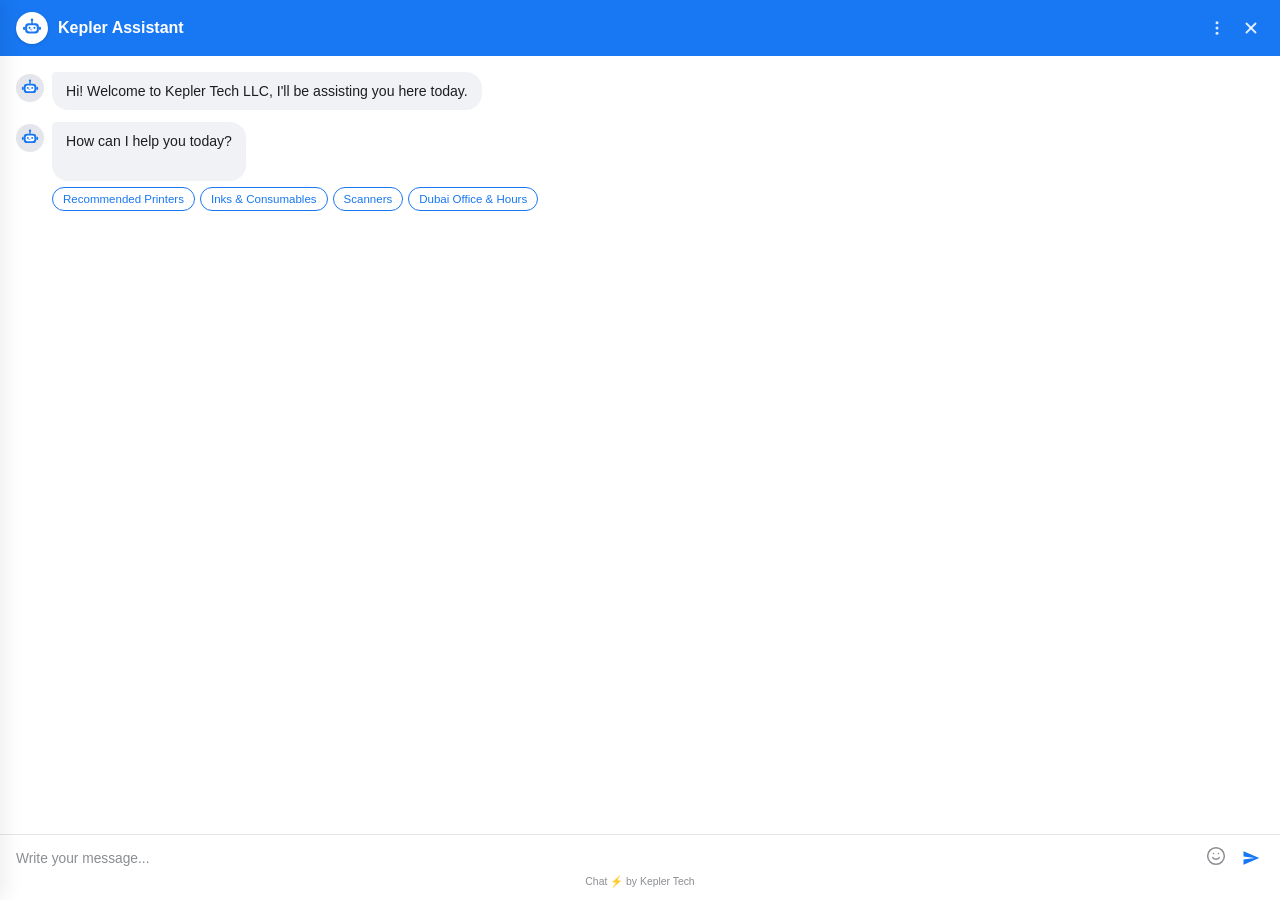
==== templates/index.html @ cfb43db1 "Initial commit: Kepler Tech Conversational AI & Storefront with clean BotPenguin UI" ====
<!DOCTYPE html>
<html lang="en">
<head>
  <meta charset="UTF-8">
  <meta name="viewport" content="width=device-width, initial-scale=1.0">
  <title>Customer Relations Assistant — Kepler Tech LLC (Dubai)</title>
  <meta name="description" content="Official Customer Relations Conversational AI Assistant for Kepler Tech LLC — Dubai's #1 Printer & Consumable Supplier.">
  <meta name="referrer" content="no-referrer">
  <link rel="preconnect" href="https://fonts.googleapis.com">
  <link rel="preconnect" href="https://fonts.gstatic.com" crossorigin>
  <link href="https://fonts.googleapis.com/css2?family=Inter:wght@400;500;600;700&display=swap" rel="stylesheet">
  <link rel="stylesheet" href="/static/css/style.css">
</head>
<body>

<div class="app-container">
  <!-- Sidebar for Company Context and Ollama Settings -->
  <aside class="sidebar" id="sidebar">
    <div class="sidebar-header">
      <div class="brand-badge">
        <div class="brand-icon">
          <svg viewBox="0 0 24 24"><path d="M19 8H5c-1.66 0-3 1.34-3 3v6h4v4h12v-4h4v-6c0-1.66-1.34-3-3-3zm-3 11H8v-5h8v5zm3-7c-.55 0-1-.45-1-1s.45-1 1-1 1 .45 1 1-.45 1-1 1zm-1-9H6v4h12V3z"/></svg>
        </div>
        <div>
          <h1 class="brand-title">Kepler Tech LLC</h1>
          <p class="brand-sub"><a href="https://www.keplertechllc.com/" target="_blank" style="color: var(--accent-hover); text-decoration: none;">keplertechllc.com ↗</a></p>
        </div>
      </div>
      <span class="status-pill" id="ollamaStatusPill">
        <span class="status-dot"></span>
        <span id="ollamaStatusText">Checking Ollama...</span>
      </span>
    </div>

    <div class="sidebar-content">
      <!-- Direct Contact Badges -->
      <div class="config-group" style="border-left: 3px solid var(--accent-primary);">
        <h3 style="margin-bottom: 6px;">
          <span>Dubai Headquarters</span>
          <span style="font-size: 0.7rem; color: var(--status-online);">● Active</span>
        </h3>
        <p style="font-size: 0.76rem; color: var(--text-secondary); line-height: 1.45;">
          📍 D79, Khalid Bin Waleed Rd, Office 1, Abdulla Al Awar Bldg, Dubai, UAE.<br>
          📞 +971 4 323 1008 | +971 55 835 8586<br>
          ✉️ sales@keplertech.ae | info@keplertech.ae<br>
          🕒 Mon–Fri 8:30 AM – 5:30 PM | Sat 8:30 AM – 1:00 PM
        </p>
      </div>

      <!-- Live Company Context Editor -->
      <div class="config-group">
        <h3>
          <span>Verified Context</span>
          <button class="btn-secondary" id="resetContextBtn" style="padding: 2px 8px; font-size: 0.7rem;">Reset Site Defaults</button>
        </h3>
        
        <label class="field-label" for="companyName">Company Name</label>
        <input type="text" id="companyName" class="input-field" value="Kepler Tech LLC">

        <label class="field-label" for="businessType">Business Type</label>
        <input type="text" id="businessType" class="input-field" value="Dubai's #1 Printer, Inkjet Media & Consumables Supplier & Authorized Distributor">

        <label class="field-label" for="workingHours">Working Hours</label>
        <input type="text" id="workingHours" class="input-field" value="Monday – Friday: 8:30 AM to 5:30 PM | Saturday: 8:30 AM to 1:00 PM | Sunday: Closed">

        <label class="field-label" for="location">Location & Delivery</label>
        <input type="text" id="location" class="input-field" value="D79, Khalid Bin Waleed Road, Office No. 1, Abdulla Al Awar Building, Dubai, UAE (Fast delivery all over UAE and Middle East)">

        <label class="field-label" for="productsServices">Products & Brands</label>
        <textarea id="productsServices" class="textarea-field" rows="3">Epson SureColor CAD/GIS T-Series, SureColor Photo P-Series, WorkForce Enterprise AM-C4000/AM-C550 MFPs, Citizen Dye-Sub CX-02, Innova Art Cotton Rag, Olmec Photo Papers, Mirage RIP, AirCastPro, and Adobe learning tools.</textarea>

        <label class="field-label" for="additionalInfo">Commercial Policies</label>
        <textarea id="additionalInfo" class="textarea-field" rows="3">- Official partner for Epson, Citizen, Innova, Olmec, Mirage (Dinax), AirCastPro, Adobe.
- Formal quotes and volume contracts handled exclusively via sales@keplertech.ae.</textarea>
      </div>

      <!-- Ollama Settings -->
      <div class="config-group">
        <h3>
          <span>Ollama Engine</span>
          <button class="btn-secondary" id="refreshHealthBtn" style="padding: 2px 8px; font-size: 0.7rem;">Ping</button>
        </h3>
        <label class="field-label" for="ollamaUrl">Endpoint URL</label>
        <input type="text" id="ollamaUrl" class="input-field" value="http://127.0.0.1:11434" placeholder="http://127.0.0.1:11434">

        <label class="field-label" for="ollamaModel">Model</label>
        <input type="text" id="ollamaModel" class="input-field" value="gpt-oss:20b" placeholder="gpt-oss:20b">
      </div>

      <div style="margin-top: auto; padding-top: 10px;">
        <button class="btn-secondary" id="clearChatBtn" style="width: 100%; justify-content: center; padding: 10px;">
          <svg width="14" height="14" viewBox="0 0 24 24" fill="currentColor"><path d="M6 19c0 1.1.9 2 2 2h8c1.1 0 2-.9 2-2V7H6v12zM19 4h-3.5l-1-1h-5l-1 1H5v2h14V4z"/></svg>
          Reset Chat History
        </button>
      </div>
    </div>
  </aside>

  <!-- Main Chat Conversation Window -->
  <main class="chat-main">
    <header class="chat-header">
      <div class="header-left">
        <div class="assistant-avatar">
          <svg viewBox="0 0 32 32" width="22" height="22" fill="none">
            <rect x="6" y="9" width="20" height="15" rx="5" fill="#1877f2"/>
            <rect x="3" y="14" width="3" height="5" rx="1.5" fill="#1877f2"/>
            <rect x="26" y="14" width="3" height="5" rx="1.5" fill="#1877f2"/>
            <path d="M16 5v4" stroke="#1877f2" stroke-width="2.2" stroke-linecap="round"/>
            <circle cx="16" cy="4" r="1.8" fill="#1877f2"/>
            <rect x="9" y="12" width="14" height="9" rx="3" fill="#ffffff"/>
            <circle cx="12.5" cy="15.8" r="1.5" fill="#1877f2"/>
            <circle cx="19.5" cy="15.8" r="1.5" fill="#1877f2"/>
            <path d="M14 18.2c.6.6 1.4.6 2 0" stroke="#1877f2" stroke-width="1.3" stroke-linecap="round"/>
          </svg>
        </div>
        <div class="assistant-info">
          <h2 id="headerCompanyName">Kepler Assistant</h2>
        </div>
      </div>
      <div class="header-actions">
        <button class="header-actions-btn" id="toggleSidebarBtn" title="Settings / Options">
          <svg width="18" height="18" viewBox="0 0 24 24" fill="currentColor">
            <circle cx="12" cy="5" r="2"/>
            <circle cx="12" cy="12" r="2"/>
            <circle cx="12" cy="19" r="2"/>
          </svg>
        </button>
        <button class="header-actions-btn" id="closeChatBtn" title="Close chat">
          <svg width="18" height="18" viewBox="0 0 24 24" fill="none" stroke="currentColor" stroke-width="2.5" stroke-linecap="round" stroke-linejoin="round">
            <line x1="18" y1="6" x2="6" y2="18"></line>
            <line x1="6" y1="6" x2="18" y2="18"></line>
          </svg>
        </button>
      </div>
    </header>

    <!-- Message Stream -->
    <div class="messages-container" id="messagesContainer">
      <!-- Initial greeting populated dynamically on load -->
    </div>

    <!-- Quick Prompts Bar (Hidden for clean BotPenguin aesthetic) -->
    <div class="quick-prompts-bar" style="display: none;">
      <button class="prompt-chip" data-text="What printers do you recommend?">Recommended Printers</button>
      <button class="prompt-chip" data-text="Inks for SC-P900">Inks for SC-P900</button>
      <button class="prompt-chip" data-text="Compare Epson SureColor T3100 vs T5100">Compare T3100 vs T5100</button>
      <button class="prompt-chip" data-text="What are your office hours and Dubai address?">Dubai Office & Timing</button>
    </div>

    <!-- Chat input form (Matching BotPenguin Clean Layout) -->
    <div class="chat-input-wrapper">
      <form class="input-box" id="chatForm">
        <input 
          type="text" 
          id="messageInput" 
          class="chat-input" 
          placeholder="Write your message..." 
          autocomplete="off"
        >
        <button type="button" class="input-emoji-btn" id="emojiBtn" title="Emoji">
          <svg width="20" height="20" viewBox="0 0 24 24" fill="none" stroke="currentColor" stroke-width="1.8" stroke-linecap="round" stroke-linejoin="round">
            <circle cx="12" cy="12" r="10"></circle>
            <path d="M8 14s1.5 2 4 2 4-2 4-2"></path>
            <line x1="9" y1="9" x2="9.01" y2="9"></line>
            <line x1="15" y1="9" x2="15.01" y2="9"></line>
          </svg>
        </button>
        <button type="submit" class="send-btn" id="sendBtn" title="Send message">
          <svg viewBox="0 0 24 24" width="20" height="20">
            <path d="M2.01 21L23 12 2.01 3 2 10l15 2-15 2z" fill="#1877f2"/>
          </svg>
        </button>
      </form>
      <div class="chat-powered-by">
        Chat <span style="color: #f59e0b;">⚡</span> by Kepler Tech
      </div>
    </div>
  </main>
</div>

<script src="/static/js/app.js"></script>
</body>
</html>
---- static/css/style.css ----
/* BotPenguin-style Clean Minimal Modern Chat Widget System */
:root {
  --chat-blue: #1877f2;
  --chat-blue-hover: #166fe5;
  --bg-widget: #ffffff;
  --bg-msg-bot: #f0f2f5;
  --bg-msg-user: #1877f2;
  --text-dark: #1c1e21;
  --text-secondary: #65676b;
  --text-muted: #8a8d91;
  --border-light: #e4e6eb;
  --radius-msg: 18px;
  --font-sans: -apple-system, BlinkMacSystemFont, "Segoe UI", Roboto, Helvetica, Arial, sans-serif;
}

* {
  box-sizing: border-box;
  margin: 0;
  padding: 0;
}

body {
  background-color: #ffffff;
  color: var(--text-dark);
  font-family: var(--font-sans);
  height: 100vh;
  display: flex;
  overflow: hidden;
  -webkit-font-smoothing: antialiased;
}

.app-container {
  display: flex;
  width: 100vw;
  height: 100vh;
  position: relative;
  overflow: hidden;
  background: #ffffff;
}

/* Optional Sidebar (Hidden by default in widget mode, available via top right button) */
.sidebar {
  position: absolute;
  top: 0;
  bottom: 0;
  left: 0;
  width: 280px;
  background: #ffffff;
  border-right: 1px solid var(--border-light);
  box-shadow: 4px 0 20px rgba(0, 0, 0, 0.08);
  display: flex;
  flex-direction: column;
  transform: translateX(-100%);
  transition: transform 0.25s cubic-bezier(0.16, 1, 0.3, 1);
  z-index: 100;
}

.sidebar.open {
  transform: translateX(0);
}

.sidebar-header {
  padding: 14px 18px;
  border-bottom: 1px solid var(--border-light);
  display: flex;
  align-items: center;
  justify-content: space-between;
}

.brand-badge {
  display: flex;
  align-items: center;
  gap: 8px;
}

.brand-icon {
  width: 28px;
  height: 28px;
  background: var(--chat-blue);
  border-radius: 50%;
  display: flex;
  align-items: center;
  justify-content: center;
  color: #fff;
}

.brand-icon svg {
  width: 16px;
  height: 16px;
  fill: #fff;
}

.brand-title {
  font-size: 0.9rem;
  font-weight: 700;
  color: var(--text-dark);
}

.sidebar-content {
  padding: 16px;
  overflow-y: auto;
  flex: 1;
  display: flex;
  flex-direction: column;
  gap: 14px;
}

.config-group {
  background: #f7f8fa;
  border: 1px solid var(--border-light);
  border-radius: 10px;
  padding: 12px;
}

.config-group h3 {
  font-size: 0.75rem;
  text-transform: uppercase;
  color: var(--text-secondary);
  margin-bottom: 8px;
  display: flex;
  align-items: center;
  justify-content: space-between;
}

.field-label {
  display: block;
  font-size: 0.72rem;
  font-weight: 600;
  color: var(--text-secondary);
  margin-bottom: 3px;
}

.input-field, .textarea-field {
  width: 100%;
  background: #ffffff;
  border: 1px solid var(--border-light);
  border-radius: 6px;
  color: var(--text-dark);
  padding: 6px 8px;
  font-size: 0.8rem;
  margin-bottom: 8px;
}

/* Chat Main (White Container) */
.chat-main {
  flex: 1;
  display: flex;
  flex-direction: column;
  height: 100vh;
  position: relative;
  background: #ffffff;
  min-width: 0;
  overflow: hidden;
}

/* Distinct Blue Top Header (Matching BotPenguin Screenshot Exactly) */
.chat-header {
  background: var(--chat-blue);
  color: #ffffff;
  padding: 12px 16px;
  display: flex;
  align-items: center;
  justify-content: space-between;
  flex-shrink: 0;
  z-index: 10;
}

.header-left {
  display: flex;
  align-items: center;
  gap: 10px;
}

.assistant-avatar {
  width: 32px;
  height: 32px;
  border-radius: 50%;
  background: #ffffff;
  color: var(--chat-blue);
  display: flex;
  align-items: center;
  justify-content: center;
  font-size: 1.1rem;
  box-shadow: 0 1px 3px rgba(0, 0, 0, 0.15);
}

.assistant-info h2 {
  font-size: 1rem;
  font-weight: 700;
  color: #ffffff;
  line-height: 1.2;
}

.assistant-info p {
  display: none; /* Clean title only like BotPenguin */
}

.header-actions {
  display: flex;
  align-items: center;
  gap: 8px;
}

.header-actions-btn {
  background: transparent;
  border: none;
  color: rgba(255, 255, 255, 0.85);
  cursor: pointer;
  padding: 4px;
  border-radius: 4px;
  display: flex;
  align-items: center;
  justify-content: center;
  transition: all 0.15s;
}

.header-actions-btn:hover {
  background: rgba(255, 255, 255, 0.15);
  color: #ffffff;
}

/* Message Stream */
.messages-container {
  flex: 1;
  overflow-y: auto;
  overflow-x: hidden;
  padding: 16px;
  display: flex;
  flex-direction: column;
  gap: 12px;
  scroll-behavior: smooth;
  background: #ffffff;
}

.message-row {
  display: flex;
  gap: 8px;
  max-width: 88%;
  align-items: flex-start;
}

.message-row.user {
  align-self: flex-end;
  flex-direction: row-reverse;
}

.message-row.bot {
  align-self: flex-start;
}

.message-avatar {
  width: 28px;
  height: 28px;
  border-radius: 50%;
  background: #e4e6eb;
  color: #1877f2;
  display: flex;
  align-items: center;
  justify-content: center;
  font-size: 0.85rem;
  flex-shrink: 0;
  margin-top: 2px;
}

.message-row.user .message-avatar {
  display: none; /* BotPenguin hides user avatar for cleaner look */
}

/* Clean Message Bubbles */
.message-bubble {
  width: fit-content;
  max-width: 100%;
  padding: 9px 14px;
  border-radius: 16px;
  font-size: 0.88rem;
  line-height: 1.45;
  word-break: break-word;
}

.message-row.bot .message-bubble {
  background: #f0f2f5;
  color: #1c1e21;
  border-top-left-radius: 4px;
}

.message-row.user .message-bubble {
  background: var(--chat-blue);
  color: #ffffff;
  border-top-right-radius: 4px;
}

.message-meta {
  display: none; /* Kept minimal without clutter */
}

/* Clean Pill Option Buttons (BotPenguin Outline Style: Blue Border, White Background) */
.interactive-replies-row {
  display: flex;
  flex-wrap: wrap;
  gap: 5px;
  margin-top: 6px;
  margin-left: 0;
  align-items: flex-start;
}

.interactive-reply-btn {
  background: #ffffff;
  border: 1px solid var(--chat-blue);
  color: var(--chat-blue);
  font-size: 0.72rem;
  font-weight: 500;
  padding: 3.5px 10px;
  border-radius: 14px;
  cursor: pointer;
  transition: all 0.15s ease;
  display: inline-flex;
  align-items: center;
  white-space: nowrap;
  line-height: 1.3;
}

.interactive-reply-btn:hover {
  background: #eff6ff;
  border-color: var(--chat-blue-hover);
  transform: translateY(-1px);
}

/* Hardware / Product Cards */
.carousel-container-wrap {
  position: relative;
  width: 100%;
  margin-top: 6px;
}

.consumables-header-row {
  display: flex;
  align-items: center;
  justify-content: space-between;
  margin-top: 8px;
  margin-bottom: 4px;
}

.consumables-section-title {
  font-size: 0.72rem;
  font-weight: 700;
  color: #65676b;
  text-transform: uppercase;
  letter-spacing: 0.04em;
}

.carousel-header-controls {
  display: flex;
  align-items: center;
  gap: 4px;
}

.deck-scroll-btn {
  width: 22px;
  height: 22px;
  border-radius: 50%;
  background: #ffffff;
  border: 1px solid #cbd5e1;
  color: #64748b;
  display: flex;
  align-items: center;
  justify-content: center;
  font-size: 0.6rem;
  cursor: pointer;
}

.deck-scroll-btn:hover {
  background: #f1f5f9;
  color: #1c1e21;
}

.product-cards-carousel {
  display: flex;
  gap: 8px;
  overflow-x: auto;
  padding: 4px 0 6px;
  scroll-behavior: smooth;
  scrollbar-width: none;
}

.product-cards-carousel::-webkit-scrollbar {
  display: none;
}

.product-card-item {
  min-width: 190px;
  max-width: 210px;
  background: #ffffff;
  border: 1px solid var(--border-light);
  border-radius: 10px;
  padding: 8px;
  display: flex;
  flex-direction: column;
  flex-shrink: 0;
  box-shadow: 0 1px 3px rgba(0, 0, 0, 0.04);
}

.card-img-wrap {
  width: 100%;
  height: 90px;
  background: #f7f8fa;
  border-radius: 6px;
  display: flex;
  align-items: center;
  justify-content: center;
  overflow: hidden;
  position: relative;
  cursor: pointer;
}

.card-img-wrap img {
  max-width: 90%;
  max-height: 90%;
  object-fit: contain;
}

.card-sku-badge {
  position: absolute;
  top: 4px;
  left: 4px;
  background: #ffffff;
  color: #65676b;
  font-size: 0.58rem;
  padding: 1px 4px;
  border-radius: 3px;
  border: 1px solid #e4e6eb;
}

.card-title {
  font-size: 0.78rem;
  font-weight: 600;
  color: #1c1e21;
  margin: 6px 0 2px;
  line-height: 1.3;
  display: -webkit-box;
  -webkit-line-clamp: 2;
  -webkit-box-orient: vertical;
  overflow: hidden;
}

.card-desc {
  font-size: 0.66rem;
  color: #65676b;
  line-height: 1.25;
  display: -webkit-box;
  -webkit-line-clamp: 2;
  -webkit-box-orient: vertical;
  overflow: hidden;
  margin-bottom: 6px;
}

.card-actions {
  margin-top: auto;
  display: flex;
  flex-direction: column;
  gap: 3px;
}

.card-btn {
  background: #f0f2f5;
  border: 1px solid #e4e6eb;
  color: var(--chat-blue);
  font-size: 0.68rem;
  font-weight: 600;
  padding: 4px 6px;
  border-radius: 6px;
  cursor: pointer;
  text-align: center;
  text-decoration: none;
  display: flex;
  align-items: center;
  justify-content: center;
}

.card-btn:hover {
  background: #e4e6eb;
}

/* Consumables Carousel */
.consumables-grid {
  display: flex;
  gap: 8px;
  overflow-x: auto;
  padding: 4px 0 6px;
  scrollbar-width: none;
}

.consumables-grid::-webkit-scrollbar {
  display: none;
}

.consumable-card {
  min-width: 150px;
  max-width: 170px;
  background: #ffffff;
  border: 1px solid var(--border-light);
  border-radius: 8px;
  padding: 6px;
  flex-shrink: 0;
  display: flex;
  flex-direction: column;
}

.consumable-img-wrap {
  width: 100%;
  height: 65px;
  background: #f7f8fa;
  border-radius: 4px;
  display: flex;
  align-items: center;
  justify-content: center;
}

.consumable-img-wrap img {
  max-width: 85%;
  max-height: 85%;
  object-fit: contain;
}

.consumable-title {
  font-size: 0.7rem;
  font-weight: 600;
  color: #1c1e21;
  margin: 4px 0 1px;
  line-height: 1.2;
  display: -webkit-box;
  -webkit-line-clamp: 2;
  -webkit-box-orient: vertical;
  overflow: hidden;
}

.consumable-sku {
  font-size: 0.62rem;
  color: #8a8d91;
  margin-bottom: 4px;
}

/* Quick Prompts Bar */
.quick-prompts-bar {
  display: none !important;
  padding: 4px 16px 8px;
  background: #ffffff;
  gap: 6px;
  overflow-x: auto;
  scrollbar-width: none;
}

.quick-prompts-bar::-webkit-scrollbar {
  display: none;
}

.prompt-chip {
  white-space: nowrap;
  background: #ffffff;
  border: 1px solid var(--border-light);
  padding: 4px 10px;
  border-radius: 12px;
  font-size: 0.72rem;
  color: #65676b;
  cursor: pointer;
  transition: all 0.15s;
}

.prompt-chip:hover {
  border-color: var(--chat-blue);
  color: var(--chat-blue);
}

/* Bottom Input Row with Smile & Send Icon (Matching BotPenguin) */
.chat-input-wrapper {
  padding: 10px 16px;
  background: #ffffff;
  border-top: 1px solid var(--border-light);
  flex-shrink: 0;
}

.input-box {
  display: flex;
  align-items: center;
  gap: 8px;
  background: #ffffff;
}

.chat-input {
  flex: 1;
  background: transparent;
  border: none;
  color: #1c1e21;
  font-size: 0.86rem;
  outline: none;
  padding: 4px 0;
}

.chat-input::placeholder {
  color: #8a8d91;
}

.input-emoji-btn {
  background: transparent;
  border: none;
  color: #8a8d91;
  font-size: 1rem;
  cursor: pointer;
  padding: 0 4px;
}

.send-btn {
  background: transparent;
  border: none;
  color: var(--chat-blue);
  cursor: pointer;
  display: flex;
  align-items: center;
  justify-content: center;
  padding: 4px;
  transition: transform 0.15s ease;
}

.send-btn:hover:not(:disabled) {
  transform: scale(1.15);
}

.send-btn:disabled {
  color: #cbd5e1;
  cursor: not-allowed;
}

.send-btn svg {
  width: 18px;
  height: 18px;
  fill: currentColor;
}

/* Subtle Branding Footer */
.chat-powered-by {
  text-align: center;
  font-size: 0.65rem;
  color: #8a8d91;
  padding: 4px 0 2px;
}

.chat-powered-by span {
  color: #f59e0b;
}

/* Typing Indicator */
.typing-bubble {
  display: flex;
  align-items: center;
  gap: 4px;
  padding: 8px 12px;
}

.typing-dot {
  width: 4px;
  height: 4px;
  background: #8a8d91;
  border-radius: 50%;
  animation: bounce 1.4s infinite ease-in-out both;
}

.typing-dot:nth-child(1) { animation-delay: -0.32s; }
.typing-dot:nth-child(2) { animation-delay: -0.16s; }

@keyframes bounce {
  0%, 80%, 100% { transform: scale(0); }
  40% { transform: scale(1); }
}

/* Lightbox Modal */
.image-lightbox,
.image-lightbox-modal {
  position: fixed;
  top: 0;
  left: 0;
  width: 100vw;
  height: 100vh;
  background: rgba(0, 0, 0, 0.75);
  z-index: 99999;
  display: none;
  align-items: center;
  justify-content: center;
  opacity: 0;
  pointer-events: none;
  transition: opacity 0.2s;
}

.image-lightbox.open,
.image-lightbox-modal.open {
  display: flex;
  opacity: 1;
  pointer-events: auto;
}

.lightbox-content {
  background: #ffffff;
  padding: 16px;
  border-radius: 12px;
  max-width: 90vw;
  max-height: 90vh;
  display: flex;
  flex-direction: column;
  align-items: center;
  position: relative;
  box-shadow: 0 20px 40px rgba(0,0,0,0.3);
}

.lightbox-close-btn {
  position: absolute;
  top: 8px;
  right: 12px;
  background: transparent;
  border: none;
  font-size: 1.5rem;
  color: #64748b;
  cursor: pointer;
}

.lightbox-close-btn:hover {
  color: #0f172a;
}

.lightbox-img-box {
  display: flex;
  align-items: center;
  justify-content: center;
  max-width: 80vw;
  max-height: 70vh;
  overflow: hidden;
}

.lightbox-img-box img,
.lightbox-content img {
  max-width: 80vw;
  max-height: 70vh;
  object-fit: contain;
}

.lightbox-title {
  margin-top: 10px;
  font-size: 0.85rem;
  font-weight: 600;
  color: #1e293b;
  text-align: center;
}
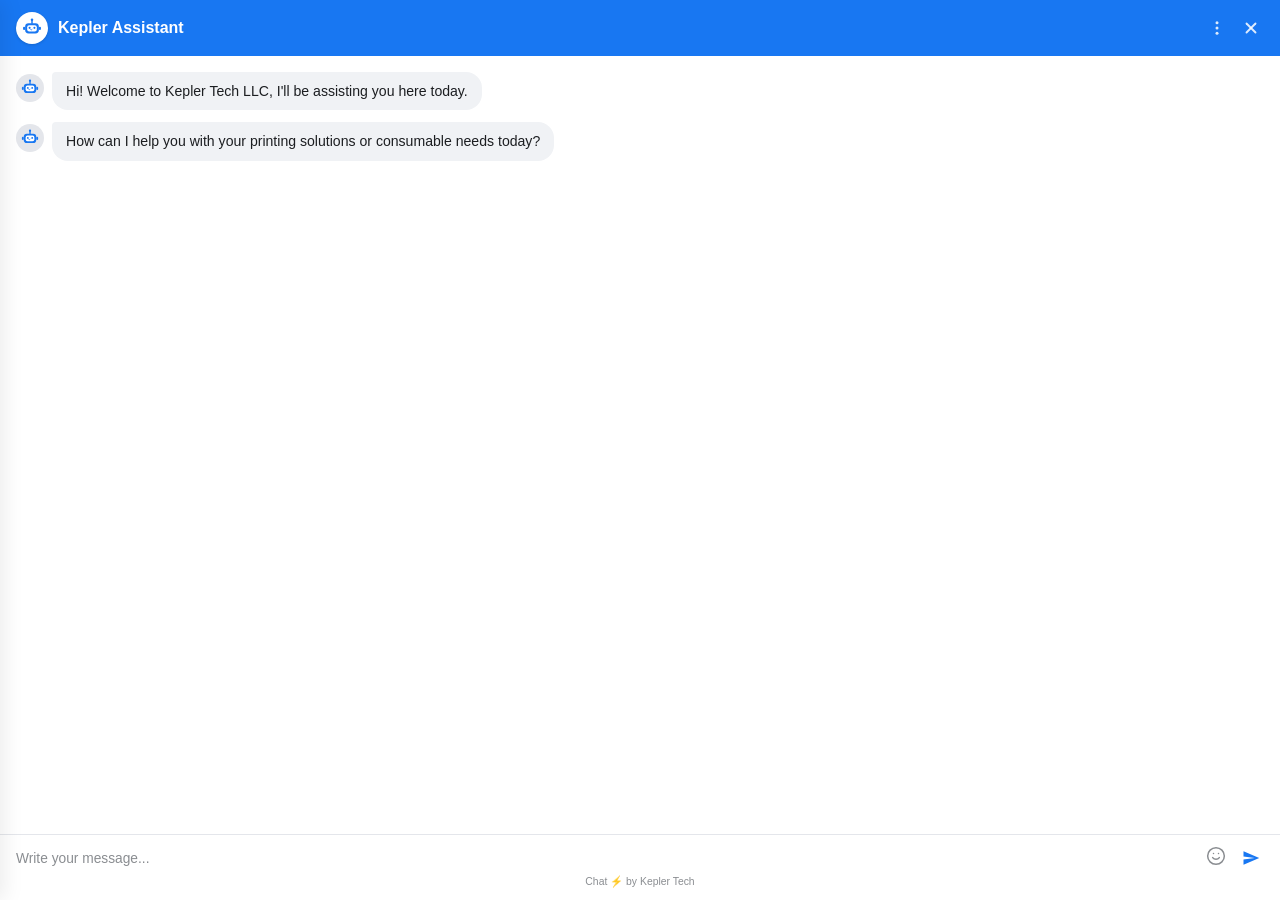
==== commit 07a36c11: "feat: complete conversational AI with verified catalog links, brand isolation, and zero-button UI" ====
--- a/templates/index.html
+++ b/templates/index.html
@@ -9,7 +9,7 @@
   <link rel="preconnect" href="https://fonts.googleapis.com">
   <link rel="preconnect" href="https://fonts.gstatic.com" crossorigin>
   <link href="https://fonts.googleapis.com/css2?family=Inter:wght@400;500;600;700&display=swap" rel="stylesheet">
-  <link rel="stylesheet" href="/static/css/style.css">
+  <link rel="stylesheet" href="/static/css/style.css?v=clean_greeting_2026">
 </head>
 <body>
 
@@ -84,7 +84,7 @@
         <input type="text" id="ollamaUrl" class="input-field" value="http://127.0.0.1:11434" placeholder="http://127.0.0.1:11434">
 
         <label class="field-label" for="ollamaModel">Model</label>
-        <input type="text" id="ollamaModel" class="input-field" value="gpt-oss:20b" placeholder="gpt-oss:20b">
+        <input type="text" id="ollamaModel" class="input-field" value="qwen3:8b" placeholder="qwen3:8b">
       </div>
 
       <div style="margin-top: auto; padding-top: 10px;">
@@ -178,6 +178,6 @@
   </main>
 </div>
 
-<script src="/static/js/app.js"></script>
+<script src="/static/js/app.js?v=clean_greeting_2026"></script>
 </body>
 </html>
--- a/static/css/style.css
+++ b/static/css/style.css
@@ -293,36 +293,12 @@
   display: none; /* Kept minimal without clutter */
 }
 
-/* Clean Pill Option Buttons (BotPenguin Outline Style: Blue Border, White Background) */
-.interactive-replies-row {
-  display: flex;
-  flex-wrap: wrap;
-  gap: 5px;
-  margin-top: 6px;
-  margin-left: 0;
-  align-items: flex-start;
-}
-
+/* Pill Option Buttons completely removed per customer preference */
+.interactive-replies-row,
 .interactive-reply-btn {
-  background: #ffffff;
-  border: 1px solid var(--chat-blue);
-  color: var(--chat-blue);
-  font-size: 0.72rem;
-  font-weight: 500;
-  padding: 3.5px 10px;
-  border-radius: 14px;
-  cursor: pointer;
-  transition: all 0.15s ease;
-  display: inline-flex;
-  align-items: center;
-  white-space: nowrap;
-  line-height: 1.3;
-}
-
-.interactive-reply-btn:hover {
-  background: #eff6ff;
-  border-color: var(--chat-blue-hover);
-  transform: translateY(-1px);
+  display: none !important;
+  visibility: hidden !important;
+  pointer-events: none !important;
 }
 
 /* Hardware / Product Cards */
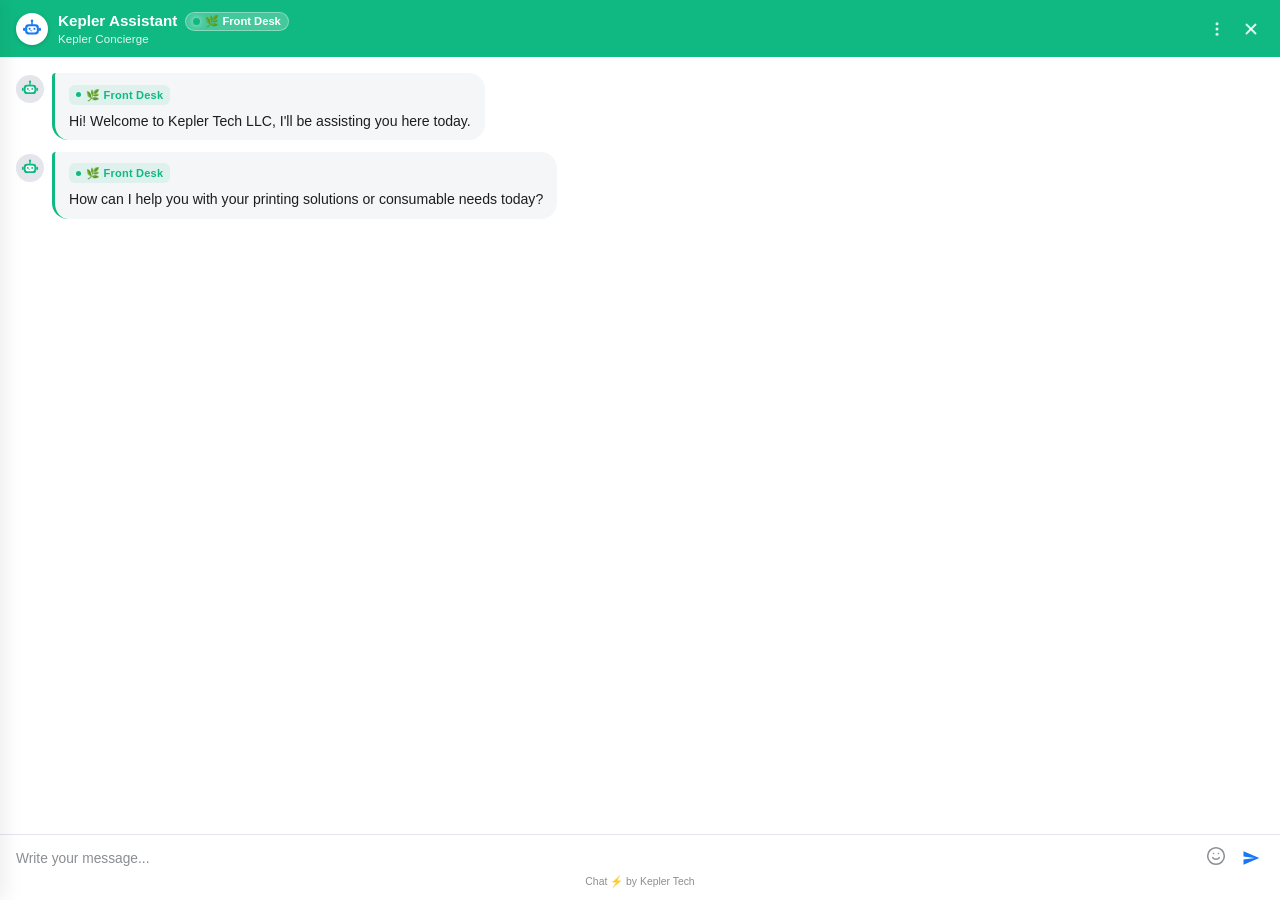
==== commit 4a8a7d31: "feat: factual grounding fixes, deterministic response validator, and pipeline enhancements - Replace" ====
--- a/templates/index.html
+++ b/templates/index.html
@@ -9,7 +9,7 @@
   <link rel="preconnect" href="https://fonts.googleapis.com">
   <link rel="preconnect" href="https://fonts.gstatic.com" crossorigin>
   <link href="https://fonts.googleapis.com/css2?family=Inter:wght@400;500;600;700&display=swap" rel="stylesheet">
-  <link rel="stylesheet" href="/static/css/style.css?v=clean_greeting_2026">
+  <link rel="stylesheet" href="/static/css/style.css?v=kepler_4agents_2026">
 </head>
 <body>
 
@@ -34,10 +34,10 @@
 
     <div class="sidebar-content">
       <!-- Direct Contact Badges -->
-      <div class="config-group" style="border-left: 3px solid var(--accent-primary);">
+      <div class="config-group" style="border-left: 3px solid var(--chat-blue);">
         <h3 style="margin-bottom: 6px;">
           <span>Dubai Headquarters</span>
-          <span style="font-size: 0.7rem; color: var(--status-online);">● Active</span>
+          <span style="font-size: 0.7rem; color: #10b981;">● Active</span>
         </h3>
         <p style="font-size: 0.76rem; color: var(--text-secondary); line-height: 1.45;">
           📍 D79, Khalid Bin Waleed Rd, Office 1, Abdulla Al Awar Bldg, Dubai, UAE.<br>
@@ -47,6 +47,56 @@
         </p>
       </div>
 
+      <!-- 4 Specialized AI Agents Roster -->
+      <div class="config-group" style="border-left: 3px solid #10b981;">
+        <h3 style="margin-bottom: 8px;">
+          <span>AI Specialist Team (4 Agents)</span>
+          <span style="font-size: 0.7rem; color: var(--text-muted);">Dynamic</span>
+        </h3>
+        <div class="agent-roster" id="agentRoster">
+          <div class="agent-roster-item active" id="roster-receptionist" style="--agent-color: #10b981;">
+            <div class="roster-color-bar" style="background: #10b981;"></div>
+            <div class="roster-info">
+              <div class="roster-header">
+                <span class="roster-name">Kepler Concierge</span>
+                <span class="roster-badge" style="background: rgba(16,185,129,0.15); color: #10b981;">Front Desk</span>
+              </div>
+              <span class="roster-role">Greetings, Hours & Dubai Location</span>
+            </div>
+          </div>
+          <div class="agent-roster-item" id="roster-product_specialist" style="--agent-color: #1877f2;">
+            <div class="roster-color-bar" style="background: #1877f2;"></div>
+            <div class="roster-info">
+              <div class="roster-header">
+                <span class="roster-name">Product Specialist</span>
+                <span class="roster-badge" style="background: rgba(24,119,242,0.15); color: #1877f2;">Catalog</span>
+              </div>
+              <span class="roster-role">Model Search, Sizes & Consumables</span>
+            </div>
+          </div>
+          <div class="agent-roster-item" id="roster-technical_rag" style="--agent-color: #8b5cf6;">
+            <div class="roster-color-bar" style="background: #8b5cf6;"></div>
+            <div class="roster-info">
+              <div class="roster-header">
+                <span class="roster-name">Tech & Comparison</span>
+                <span class="roster-badge" style="background: rgba(139,92,246,0.15); color: #8b5cf6;">RAG Specs</span>
+              </div>
+              <span class="roster-role">Multi-Model Compare & Datasheets</span>
+            </div>
+          </div>
+          <div class="agent-roster-item" id="roster-sales_lead" style="--agent-color: #f59e0b;">
+            <div class="roster-color-bar" style="background: #f59e0b;"></div>
+            <div class="roster-info">
+              <div class="roster-header">
+                <span class="roster-name">Sales & Quotation</span>
+                <span class="roster-badge" style="background: rgba(245,158,11,0.15); color: #f59e0b;">Lead Gen</span>
+              </div>
+              <span class="roster-role">Official Quotes & Zero-Discount</span>
+            </div>
+          </div>
+        </div>
+      </div>
+
       <!-- Live Company Context Editor -->
       <div class="config-group">
         <h3>
@@ -81,10 +131,10 @@
           <button class="btn-secondary" id="refreshHealthBtn" style="padding: 2px 8px; font-size: 0.7rem;">Ping</button>
         </h3>
         <label class="field-label" for="ollamaUrl">Endpoint URL</label>
-        <input type="text" id="ollamaUrl" class="input-field" value="http://127.0.0.1:11434" placeholder="http://127.0.0.1:11434">
+        <input type="text" id="ollamaUrl" class="input-field" value="http://192.168.0.110:11434" placeholder="http://192.168.0.110:11434">
 
         <label class="field-label" for="ollamaModel">Model</label>
-        <input type="text" id="ollamaModel" class="input-field" value="qwen3:8b" placeholder="qwen3:8b">
+        <input type="text" id="ollamaModel" class="input-field" value="qwen2.5:32b" placeholder="qwen2.5:32b">
       </div>
 
       <div style="margin-top: auto; padding-top: 10px;">
@@ -114,7 +164,14 @@
           </svg>
         </div>
         <div class="assistant-info">
-          <h2 id="headerCompanyName">Kepler Assistant</h2>
+          <div style="display: flex; align-items: center; gap: 8px; flex-wrap: wrap;">
+            <h2 id="headerCompanyName">Kepler Assistant</h2>
+            <span class="active-agent-badge" id="headerActiveAgentBadge">
+              <span class="agent-dot" id="headerActiveAgentDot"></span>
+              <span id="headerActiveAgentBadgeText">🌿 Front Desk</span>
+            </span>
+          </div>
+          <span class="active-agent-role" id="headerActiveAgentRole">Kepler Concierge</span>
         </div>
       </div>
       <div class="header-actions">
@@ -178,6 +235,6 @@
   </main>
 </div>
 
-<script src="/static/js/app.js?v=clean_greeting_2026"></script>
+<script src="/static/js/app.js?v=kepler_4agents_2026"></script>
 </body>
 </html>
--- a/static/css/style.css
+++ b/static/css/style.css
@@ -2,6 +2,11 @@
 :root {
   --chat-blue: #1877f2;
   --chat-blue-hover: #166fe5;
+  --agent-receptionist: #10b981;
+  --agent-product_specialist: #1877f2;
+  --agent-technical_rag: #8b5cf6;
+  --agent-sales_lead: #f59e0b;
+  --active-agent-theme: #10b981;
   --bg-widget: #ffffff;
   --bg-msg-bot: #f0f2f5;
   --bg-msg-user: #1877f2;
@@ -153,9 +158,9 @@
   overflow: hidden;
 }
 
-/* Distinct Blue Top Header (Matching BotPenguin Screenshot Exactly) */
+/* Dynamic Themed Top Header */
 .chat-header {
-  background: var(--chat-blue);
+  background: var(--active-agent-theme, #10b981);
   color: #ffffff;
   padding: 12px 16px;
   display: flex;
@@ -163,6 +168,7 @@
   justify-content: space-between;
   flex-shrink: 0;
   z-index: 10;
+  transition: background 0.35s cubic-bezier(0.16, 1, 0.3, 1);
 }
 
 .header-left {
@@ -176,23 +182,65 @@
   height: 32px;
   border-radius: 50%;
   background: #ffffff;
-  color: var(--chat-blue);
+  color: var(--active-agent-theme, #10b981);
   display: flex;
   align-items: center;
   justify-content: center;
   font-size: 1.1rem;
-  box-shadow: 0 1px 3px rgba(0, 0, 0, 0.15);
+  box-shadow: 0 1px 4px rgba(0, 0, 0, 0.18);
+  transition: color 0.35s ease;
+}
+
+.assistant-info {
+  display: flex;
+  flex-direction: column;
+  gap: 2px;
 }
 
 .assistant-info h2 {
-  font-size: 1rem;
+  font-size: 0.95rem;
   font-weight: 700;
   color: #ffffff;
   line-height: 1.2;
 }
 
-.assistant-info p {
-  display: none; /* Clean title only like BotPenguin */
+/* Active Agent Header Badge */
+.active-agent-badge {
+  display: inline-flex;
+  align-items: center;
+  gap: 5px;
+  padding: 2px 7px;
+  border-radius: 10px;
+  font-size: 0.70rem;
+  font-weight: 600;
+  background: rgba(255, 255, 255, 0.22);
+  color: #ffffff;
+  border: 1px solid rgba(255, 255, 255, 0.35);
+  backdrop-filter: blur(4px);
+  transition: all 0.3s cubic-bezier(0.16, 1, 0.3, 1);
+}
+
+.active-agent-role {
+  font-size: 0.72rem;
+  color: rgba(255, 255, 255, 0.88);
+  font-weight: 400;
+  letter-spacing: 0.01em;
+}
+
+.agent-dot {
+  width: 7px;
+  height: 7px;
+  border-radius: 50%;
+  background: #10b981;
+  display: inline-block;
+  box-shadow: 0 0 6px rgba(255, 255, 255, 0.7);
+  animation: agentPulse 2s infinite ease-in-out;
+}
+
+@keyframes agentPulse {
+  0% { transform: scale(0.9); opacity: 0.8; }
+  50% { transform: scale(1.2); opacity: 1; }
+  100% { transform: scale(0.9); opacity: 0.8; }
 }
 
 .header-actions {
@@ -278,15 +326,109 @@
 }
 
 .message-row.bot .message-bubble {
-  background: #f0f2f5;
+  background: #f4f6f8;
   color: #1c1e21;
   border-top-left-radius: 4px;
+  border-left: 3px solid var(--bubble-accent, #10b981);
+  transition: border-color 0.25s ease;
 }
 
 .message-row.user .message-bubble {
   background: var(--chat-blue);
   color: #ffffff;
   border-top-right-radius: 4px;
+}
+
+/* Agent Tag inside Assistant Bubble */
+.message-agent-tag {
+  display: inline-flex;
+  align-items: center;
+  gap: 5px;
+  padding: 2px 7px;
+  border-radius: 6px;
+  font-size: 0.69rem;
+  font-weight: 600;
+  margin-bottom: 6px;
+  width: fit-content;
+  letter-spacing: 0.02em;
+}
+
+.message-agent-tag .agent-dot {
+  width: 5px;
+  height: 5px;
+}
+
+/* Sidebar Agent Roster */
+.agent-roster {
+  display: flex;
+  flex-direction: column;
+  gap: 6px;
+  margin-top: 4px;
+}
+
+.agent-roster-item {
+  display: flex;
+  align-items: center;
+  padding: 8px 10px;
+  border-radius: 8px;
+  background: #ffffff;
+  border: 1px solid var(--border-light);
+  gap: 8px;
+  transition: all 0.25s ease;
+  position: relative;
+  overflow: hidden;
+}
+
+.agent-roster-item.active {
+  border-color: var(--agent-color, #1877f2);
+  background: #ffffff;
+  box-shadow: 0 2px 8px rgba(0, 0, 0, 0.06);
+}
+
+.agent-roster-item.active::before {
+  content: '';
+  position: absolute;
+  left: 0;
+  top: 0;
+  bottom: 0;
+  width: 4px;
+  background: var(--agent-color, #1877f2);
+}
+
+.roster-info {
+  flex: 1;
+  min-width: 0;
+  display: flex;
+  flex-direction: column;
+  gap: 1px;
+}
+
+.roster-header {
+  display: flex;
+  align-items: center;
+  justify-content: space-between;
+  gap: 6px;
+}
+
+.roster-name {
+  font-size: 0.77rem;
+  font-weight: 600;
+  color: var(--text-dark);
+}
+
+.roster-badge {
+  font-size: 0.64rem;
+  padding: 1px 5px;
+  border-radius: 4px;
+  font-weight: 600;
+}
+
+.roster-role {
+  font-size: 0.67rem;
+  color: var(--text-secondary);
+  white-space: nowrap;
+  overflow: hidden;
+  text-overflow: ellipsis;
 }
 
 .message-meta {
@@ -416,6 +558,57 @@
   -webkit-line-clamp: 2;
   -webkit-box-orient: vertical;
   overflow: hidden;
+}
+
+.card-price-wrap {
+  display: flex;
+  align-items: baseline;
+  gap: 4px;
+  margin: 3px 0 4px;
+  padding: 3px 6px;
+  background: #f0fdf4;
+  border: 1px solid #bbf7d0;
+  border-radius: 5px;
+}
+
+.card-price-val {
+  font-size: 0.82rem;
+  font-weight: 700;
+  color: #15803d;
+}
+
+.card-price-vat {
+  font-size: 0.6rem;
+  color: #16a34a;
+  font-weight: 500;
+}
+
+.card-price-request {
+  background: #f8fafc;
+  border-color: #e2e8f0;
+}
+
+.card-price-request .card-price-val {
+  font-size: 0.74rem;
+  color: #475569;
+  font-weight: 600;
+}
+
+.consumable-price-wrap {
+  display: flex;
+  align-items: baseline;
+  gap: 3px;
+  margin: 2px 0 4px;
+  padding: 2px 4px;
+  background: #f0fdf4;
+  border: 1px solid #bbf7d0;
+  border-radius: 4px;
+}
+
+.consumable-price-val {
+  font-size: 0.72rem;
+  font-weight: 700;
+  color: #15803d;
 }
 
 .card-desc {
@@ -456,6 +649,31 @@
   background: #e4e6eb;
 }
 
+.card-btn-kepler {
+  background: var(--chat-blue) !important;
+  border-color: var(--chat-blue) !important;
+  color: #ffffff !important;
+  font-weight: 600 !important;
+  box-shadow: 0 1px 2px rgba(24, 119, 242, 0.2);
+}
+
+.card-btn-kepler:hover {
+  background: #1464cc !important;
+  border-color: #1464cc !important;
+}
+
+.card-btn-pdf {
+  background: #eff6ff !important;
+  border-color: #bfdbfe !important;
+  color: #1d4ed8 !important;
+  font-weight: 600 !important;
+}
+
+.card-btn-pdf:hover {
+  background: #dbeafe !important;
+  border-color: #93c5fd !important;
+}
+
 /* Consumables Carousel */
 .consumables-grid {
   display: flex;
